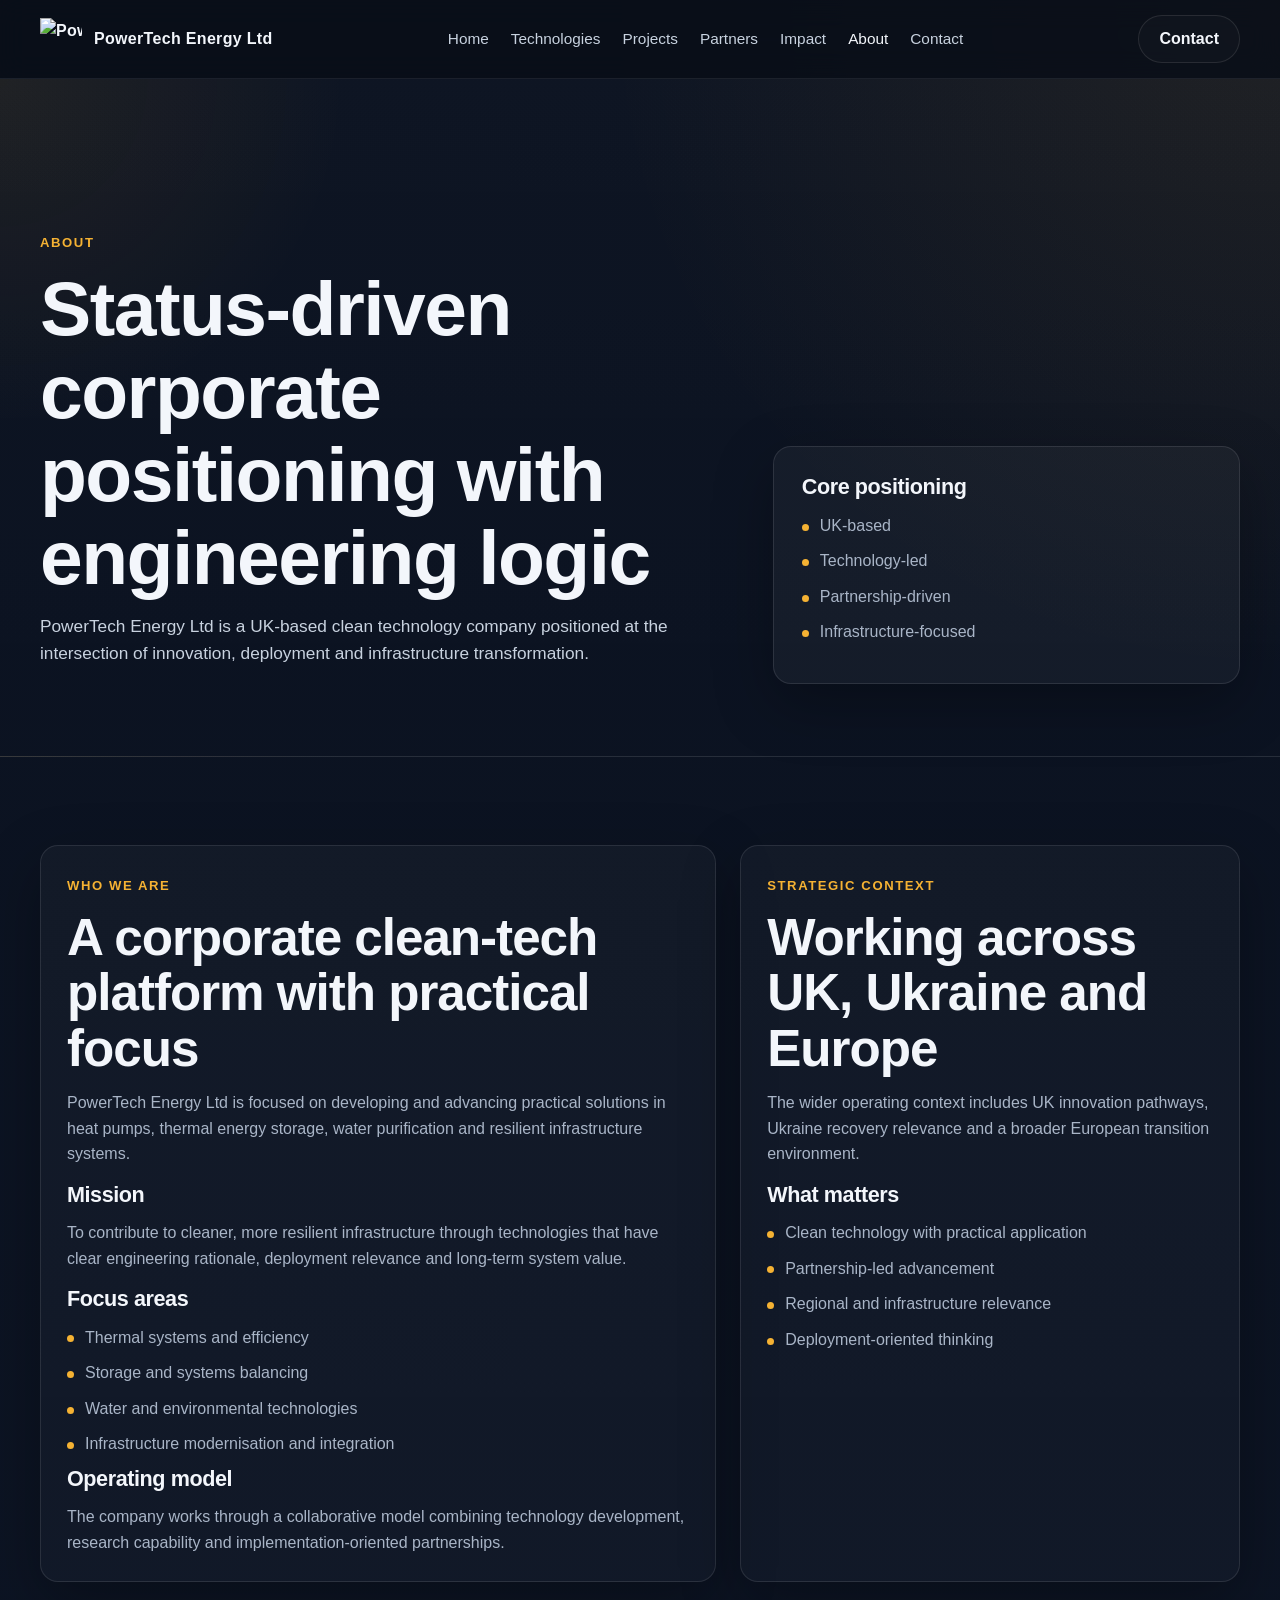
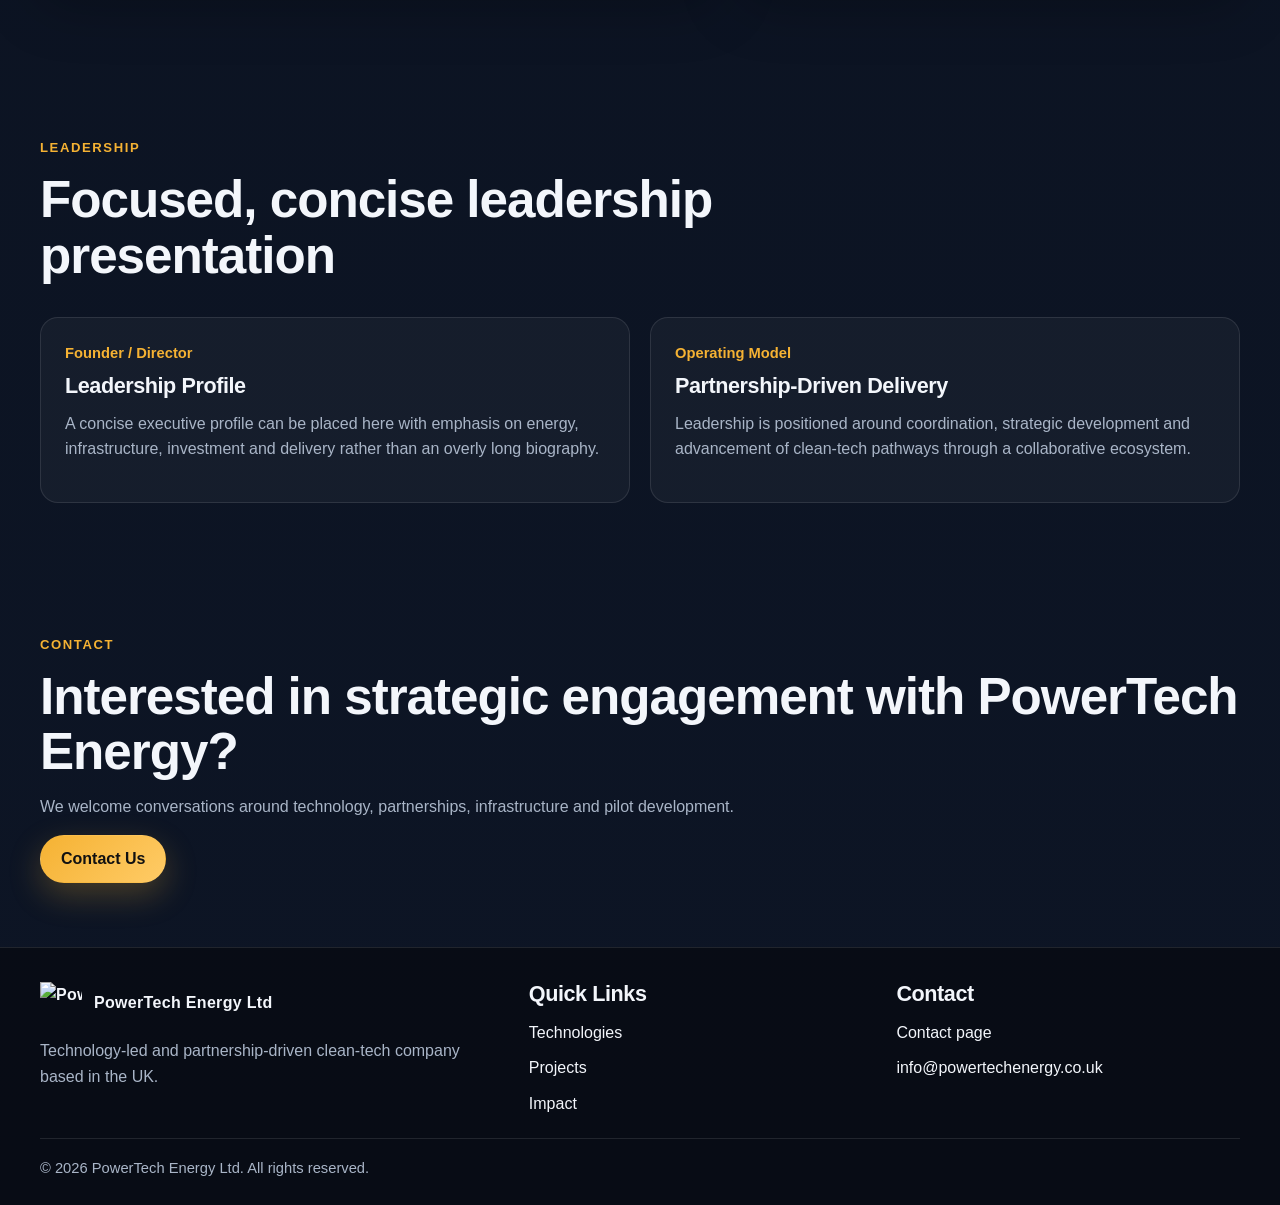
==== about.html @ ea4f7215 "Initial commit" ====
<!DOCTYPE html>
<html lang="en">
<head>
  <meta charset="UTF-8" />
  <meta name="viewport" content="width=device-width, initial-scale=1.0" />
  <title>About | PowerTech Energy Ltd</title>
  <meta name="description" content="Learn about PowerTech Energy Ltd, a UK-based, technology-led and partnership-driven clean-tech company." />
  <link rel="stylesheet" href="style.css" />
</head>
<body>
  <header class="site-header">
    <div class="container">
      <a class="logo" href="index.html">
        <img src="images/logo.svg" alt="PowerTech Energy Ltd logo" />
        <span>PowerTech Energy Ltd</span>
      </a>

      <nav class="nav">
        <a href="index.html">Home</a>
        <a href="technologies.html">Technologies</a>
        <a href="projects.html">Projects</a>
        <a href="partners.html">Partners</a>
        <a href="impact.html">Impact</a>
        <a class="active" href="about.html">About</a>
        <a href="contact.html">Contact</a>
      </nav>

      <div class="header-actions">
        <a class="btn btn-secondary" href="contact.html">Contact</a>
      </div>
    </div>
  </header>

  <main>
    <section class="page-hero">
      <div class="container page-hero-grid">
        <div>
          <span class="kicker">About</span>
          <h1>Status-driven corporate positioning with engineering logic</h1>
          <p class="lead">
            PowerTech Energy Ltd is a UK-based clean technology company positioned at the intersection
            of innovation, deployment and infrastructure transformation.
          </p>
        </div>
        <div class="page-hero-card">
          <h3>Core positioning</h3>
          <ul class="list-clean">
            <li>UK-based</li>
            <li>Technology-led</li>
            <li>Partnership-driven</li>
            <li>Infrastructure-focused</li>
          </ul>
        </div>
      </div>
    </section>

    <section class="section">
      <div class="container about-grid">
        <div class="card">
          <span class="kicker">Who we are</span>
          <h2>A corporate clean-tech platform with practical focus</h2>
          <p>
            PowerTech Energy Ltd is focused on developing and advancing practical solutions in
            heat pumps, thermal energy storage, water purification and resilient infrastructure systems.
          </p>

          <h3>Mission</h3>
          <p>
            To contribute to cleaner, more resilient infrastructure through technologies that have
            clear engineering rationale, deployment relevance and long-term system value.
          </p>

          <h3>Focus areas</h3>
          <ul class="list-clean">
            <li>Thermal systems and efficiency</li>
            <li>Storage and systems balancing</li>
            <li>Water and environmental technologies</li>
            <li>Infrastructure modernisation and integration</li>
          </ul>

          <h3>Operating model</h3>
          <p>
            The company works through a collaborative model combining technology development,
            research capability and implementation-oriented partnerships.
          </p>
        </div>

        <div class="card">
          <span class="kicker">Strategic context</span>
          <h2>Working across UK, Ukraine and Europe</h2>
          <p>
            The wider operating context includes UK innovation pathways, Ukraine recovery relevance
            and a broader European transition environment.
          </p>

          <h3>What matters</h3>
          <ul class="list-clean">
            <li>Clean technology with practical application</li>
            <li>Partnership-led advancement</li>
            <li>Regional and infrastructure relevance</li>
            <li>Deployment-oriented thinking</li>
          </ul>
        </div>
      </div>
    </section>

    <section class="section-sm">
      <div class="container">
        <div class="section-header">
          <span class="kicker">Leadership</span>
          <h2>Focused, concise leadership presentation</h2>
        </div>

        <div class="team-grid">
          <article class="team-card">
            <div class="team-role">Founder / Director</div>
            <h3>Leadership Profile</h3>
            <p>
              A concise executive profile can be placed here with emphasis on energy,
              infrastructure, investment and delivery rather than an overly long biography.
            </p>
          </article>

          <article class="team-card">
            <div class="team-role">Operating Model</div>
            <h3>Partnership-Driven Delivery</h3>
            <p>
              Leadership is positioned around coordination, strategic development and advancement
              of clean-tech pathways through a collaborative ecosystem.
            </p>
          </article>
        </div>
      </div>
    </section>

    <section class="section-sm">
      <div class="container">
        <div class="cta-panel">
          <div>
            <span class="kicker">Contact</span>
            <h2>Interested in strategic engagement with PowerTech Energy?</h2>
            <p>We welcome conversations around technology, partnerships, infrastructure and pilot development.</p>
          </div>
          <a class="btn btn-primary" href="contact.html">Contact Us</a>
        </div>
      </div>
    </section>
  </main>

  <footer class="site-footer">
    <div class="container">
      <div class="footer-grid">
        <div>
          <a class="logo" href="index.html">
            <img src="images/logo.svg" alt="PowerTech Energy Ltd logo" />
            <span>PowerTech Energy Ltd</span>
          </a>
          <p class="spacer-top">Technology-led and partnership-driven clean-tech company based in the UK.</p>
        </div>
        <div>
          <h3>Quick Links</h3>
          <div class="footer-links">
            <a href="technologies.html">Technologies</a>
            <a href="projects.html">Projects</a>
            <a href="impact.html">Impact</a>
          </div>
        </div>
        <div>
          <h3>Contact</h3>
          <div class="footer-links">
            <a href="contact.html">Contact page</a>
            <a href="mailto:info@powertechenergy.co.uk">info@powertechenergy.co.uk</a>
          </div>
        </div>
      </div>
      <div class="footer-note">© 2026 PowerTech Energy Ltd. All rights reserved.</div>
    </div>
  </footer>
</body>
</html>
---- style.css ----
:root {
  --bg: #0b1220;
  --bg-elevated: #111a2c;
  --bg-soft: #162238;
  --card: rgba(255, 255, 255, 0.04);
  --card-strong: rgba(255, 255, 255, 0.06);
  --border: rgba(255, 255, 255, 0.1);
  --text: #f3f6fb;
  --muted: #a9b5c7;
  --muted-strong: #c8d2df;
  --accent: #f5b233;
  --accent-2: #ffcb66;
  --success: #7ec8a5;
  --container: 1200px;
  --radius: 18px;
  --radius-sm: 12px;
  --shadow: 0 20px 60px rgba(0, 0, 0, 0.28);
  --transition: 0.25s ease;
}

*,
*::before,
*::after {
  box-sizing: border-box;
}

html {
  scroll-behavior: smooth;
}

body {
  margin: 0;
  font-family: Inter, Arial, Helvetica, sans-serif;
  background:
    radial-gradient(circle at top right, rgba(245, 178, 51, 0.08), transparent 22%),
    linear-gradient(180deg, #0b1220 0%, #0d1525 100%);
  color: var(--text);
  line-height: 1.6;
}

img {
  max-width: 100%;
  display: block;
}

a {
  color: inherit;
  text-decoration: none;
}

.container {
  width: min(100% - 40px, var(--container));
  margin: 0 auto;
}

.section {
  padding: 88px 0;
}

.section-sm {
  padding: 64px 0;
}

.section-header {
  max-width: 760px;
  margin-bottom: 34px;
}

.kicker {
  display: inline-block;
  margin-bottom: 14px;
  font-size: 0.82rem;
  font-weight: 700;
  letter-spacing: 0.12em;
  text-transform: uppercase;
  color: var(--accent);
}

h1, h2, h3, h4 {
  margin: 0 0 14px;
  line-height: 1.08;
  letter-spacing: -0.02em;
}

h1 {
  font-size: clamp(2.6rem, 6vw, 5rem);
  max-width: 760px;
}

h2 {
  font-size: clamp(2rem, 4vw, 3.2rem);
}

h3 {
  font-size: 1.35rem;
}

p {
  margin: 0 0 16px;
  color: var(--muted);
}

.lead {
  font-size: 1.08rem;
  color: var(--muted-strong);
  max-width: 760px;
}

.page-hero {
  padding: 150px 0 72px;
  border-bottom: 1px solid var(--border);
  background:
    linear-gradient(180deg, rgba(255,255,255,0.01), rgba(255,255,255,0)),
    radial-gradient(circle at top left, rgba(245,178,51,0.08), transparent 24%);
}

.page-hero-grid {
  display: grid;
  grid-template-columns: 1.2fr 0.8fr;
  gap: 32px;
  align-items: end;
}

.page-hero-card {
  background: var(--card);
  border: 1px solid var(--border);
  border-radius: var(--radius);
  padding: 28px;
  box-shadow: var(--shadow);
}

.site-header {
  position: sticky;
  top: 0;
  z-index: 1000;
  backdrop-filter: blur(14px);
  background: rgba(9, 14, 24, 0.82);
  border-bottom: 1px solid rgba(255, 255, 255, 0.08);
}

.site-header .container {
  display: flex;
  align-items: center;
  justify-content: space-between;
  min-height: 78px;
  gap: 24px;
}

.logo {
  display: inline-flex;
  align-items: center;
  gap: 12px;
  font-weight: 700;
  letter-spacing: 0.02em;
  white-space: nowrap;
}

.logo img {
  width: 42px;
  height: 42px;
  object-fit: contain;
}

.logo span {
  font-size: 1rem;
}

.nav {
  display: flex;
  align-items: center;
  gap: 22px;
  flex-wrap: wrap;
}

.nav a {
  font-size: 0.96rem;
  color: var(--muted-strong);
  transition: color var(--transition);
}

.nav a:hover,
.nav a.active {
  color: var(--text);
}

.header-actions {
  display: flex;
  align-items: center;
  gap: 12px;
}

.btn {
  display: inline-flex;
  align-items: center;
  justify-content: center;
  min-height: 48px;
  padding: 0 20px;
  border-radius: 999px;
  font-weight: 700;
  transition: transform var(--transition), background var(--transition), color var(--transition), border-color var(--transition);
  border: 1px solid transparent;
}

.btn:hover {
  transform: translateY(-1px);
}

.btn-primary {
  background: linear-gradient(135deg, var(--accent), var(--accent-2));
  color: #111;
  box-shadow: 0 12px 32px rgba(245, 178, 51, 0.25);
}

.btn-primary:hover {
  background: linear-gradient(135deg, #f7bb45, #ffd57f);
}

.btn-secondary {
  border-color: var(--border);
  background: rgba(255, 255, 255, 0.02);
  color: var(--text);
}

.btn-secondary:hover {
  border-color: rgba(255,255,255,0.18);
  background: rgba(255,255,255,0.04);
}

.hero {
  padding: 74px 0 54px;
}

.hero-grid {
  display: grid;
  grid-template-columns: 1.05fr 0.95fr;
  gap: 36px;
  align-items: center;
}

.hero-copy p {
  max-width: 680px;
}

.hero-actions {
  display: flex;
  flex-wrap: wrap;
  gap: 14px;
  margin-top: 28px;
}

.hero-visual {
  position: relative;
  min-height: 520px;
  border-radius: 28px;
  overflow: hidden;
  border: 1px solid var(--border);
  box-shadow: var(--shadow);
  background: linear-gradient(180deg, rgba(255,255,255,0.02), rgba(255,255,255,0.02));
}

.hero-visual img {
  width: 100%;
  height: 100%;
  object-fit: cover;
  aspect-ratio: 1 / 1;
}

.hero-badge {
  position: absolute;
  bottom: 20px;
  left: 20px;

  padding: 10px 16px;
  border-radius: 999px;

  background: rgba(10, 15, 25, 0.7);
  backdrop-filter: blur(10px);

  border: 1px solid rgba(255,255,255,0.1);

  font-size: 0.9rem;
  color: #cbd5e1;

  display: inline-flex;
  gap: 10px;
}

.credibility-strip {
  display: grid;
  grid-template-columns: repeat(4, 1fr);
  gap: 14px;
  margin-top: 20px;
}

.strip-item {
  background: var(--card);
  border: 1px solid var(--border);
  border-radius: var(--radius-sm);
  padding: 18px 18px;
  min-height: 92px;
  display: flex;
  align-items: center;
  color: var(--muted-strong);
  font-weight: 600;
}

.grid-4,
.grid-3,
.grid-2 {
  display: grid;
  gap: 22px;
}

.grid-4 {
  grid-template-columns: repeat(4, 1fr);
}

.grid-3 {
  grid-template-columns: repeat(3, 1fr);
}

.grid-2 {
  grid-template-columns: repeat(2, 1fr);
}

.card {
  background: linear-gradient(180deg, rgba(255,255,255,0.03), rgba(255,255,255,0.025));
  border: 1px solid var(--border);
  border-radius: var(--radius);
  padding: 26px;
  box-shadow: var(--shadow);
  transition: transform var(--transition), border-color var(--transition);
}

.card:hover {
  transform: translateY(-4px);
  border-color: rgba(245, 178, 51, 0.32);
}

.card-icon {
  width: 46px;
  height: 46px;
  border-radius: 14px;
  display: grid;
  place-items: center;
  margin-bottom: 18px;
  background: rgba(245, 178, 51, 0.12);
  border: 1px solid rgba(245, 178, 51, 0.2);
  color: var(--accent);
  font-weight: 800;
}

.card p:last-child {
  margin-bottom: 0;
}

.link-arrow {
  display: inline-flex;
  align-items: center;
  gap: 8px;
  margin-top: 14px;
  color: var(--accent);
  font-weight: 700;
}

.project-card {
  overflow: hidden;
  padding: 0;
}

.project-card img {
  width: 100%;
  height: 230px;
  object-fit: cover;
}

.project-content {
  padding: 24px;
}

.project-meta {
  display: inline-block;
  margin-bottom: 10px;
  color: var(--accent);
  font-size: 0.84rem;
  font-weight: 700;
  letter-spacing: 0.08em;
  text-transform: uppercase;
}

.logo-grid {
  display: grid;
  grid-template-columns: repeat(5, 1fr);
  gap: 18px;
}

.logo-item {
  min-height: 92px;
  padding: 18px;
  display: grid;
  place-items: center;
  background: var(--card);
  border: 1px solid var(--border);
  border-radius: var(--radius-sm);
}

.logo-item img {
  max-height: 34px;
  width: auto;
  opacity: 0.95;
}

.pillars {
  display: grid;
  grid-template-columns: repeat(4, 1fr);
  gap: 18px;
}

.pillar {
  padding: 22px;
  background: var(--card);
  border: 1px solid var(--border);
  border-radius: var(--radius);
}

.metric-grid {
  display: grid;
  grid-template-columns: repeat(4, 1fr);
  gap: 18px;
  margin-bottom: 28px;
}

.metric {
  padding: 26px 22px;
  border-radius: var(--radius);
  background: var(--card);
  border: 1px solid var(--border);
}

.metric strong {
  display: block;
  font-size: 2rem;
  color: var(--text);
  margin-bottom: 8px;
}

.list-clean {
  margin: 14px 0 0;
  padding: 0;
  list-style: none;
}

.list-clean li {
  position: relative;
  padding-left: 18px;
  margin-bottom: 10px;
  color: var(--muted);
}

.list-clean li::before {
  content: "";
  position: absolute;
  left: 0;
  top: 0.68em;
  width: 7px;
  height: 7px;
  border-radius: 50%;
  background: var(--accent);
}

.detail-block {
  display: grid;
  grid-template-columns: 1fr 1fr;
  gap: 22px;
  margin-bottom: 24px;
}

.detail-panel {
  background: var(--card);
  border: 1px solid var(--border);
  border-radius: var(--radius);
  padding: 26px;
}

.partner-highlight {
  border-left: 4px solid var(--accent);
}

.filters {
  display: flex;
  flex-wrap: wrap;
  gap: 12px;
  margin-bottom: 28px;
}

.filter-chip {
  padding: 10px 16px;
  border-radius: 999px;
  background: var(--card);
  border: 1px solid var(--border);
  color: var(--muted-strong);
  font-size: 0.92rem;
}

.about-grid {
  display: grid;
  grid-template-columns: 1.15fr 0.85fr;
  gap: 24px;
}

.team-grid {
  display: grid;
  grid-template-columns: repeat(2, 1fr);
  gap: 20px;
}

.team-card {
  background: var(--card);
  border: 1px solid var(--border);
  border-radius: var(--radius);
  padding: 24px;
}

.team-role {
  color: var(--accent);
  font-weight: 700;
  font-size: 0.92rem;
  margin-bottom: 8px;
}

.contact-grid {
  display: grid;
  grid-template-columns: 0.85fr 1.15fr;
  gap: 24px;
}

.contact-card,
.form-card {
  background: var(--card);
  border: 1px solid var(--border);
  border-radius: var(--radius);
  padding: 28px;
  box-shadow: var(--shadow);
}

.contact-list {
  display: grid;
  gap: 18px;
  margin-top: 20px;
}

.contact-list div strong {
  display: block;
  margin-bottom: 6px;
  color: var(--text);
}

form {
  display: grid;
  gap: 16px;
}

.form-row {
  display: grid;
  grid-template-columns: 1fr 1fr;
  gap: 16px;
}

label {
  display: block;
  margin-bottom: 8px;
  font-weight: 600;
  color: var(--muted-strong);
}

input,
textarea {
  width: 100%;
  border: 1px solid var(--border);
  border-radius: 14px;
  background: rgba(255,255,255,0.03);
  color: var(--text);
  padding: 14px 16px;
  font: inherit;
  outline: none;
  transition: border-color var(--transition), background var(--transition);
}

input:focus,
textarea:focus {
  border-color: rgba(245, 178, 51, 0.45);
  background: rgba(255,255,255,0.05);
}

textarea {
  min-height: 160px;
  resize: vertical;
}

.cta-panel-home {
  display: grid;
  grid-template-columns: 1.4fr 0.8fr;
  gap: 32px;
  align-items: center;
  padding: 42px 46px;
  border-radius: 28px;
  border: 1px solid rgba(245, 178, 51, 0.16);
  background:
    linear-gradient(135deg, rgba(255, 255, 255, 0.05), rgba(255, 255, 255, 0.02)),
    linear-gradient(90deg, rgba(245, 178, 51, 0.08), rgba(255, 255, 255, 0.01));
  box-shadow: 0 20px 60px rgba(0, 0, 0, 0.22);
}

.cta-copy h2 {
  margin: 0 0 14px;
  font-size: clamp(2rem, 3.5vw, 3.2rem);
  line-height: 1.02;
  letter-spacing: -0.03em;
}

.cta-copy p {
  margin: 0;
  max-width: 620px;
  font-size: 1.02rem;
  color: #b7c2d3;
}

.cta-actions {
  display: flex;
  flex-direction: column;
  align-items: flex-start;
  gap: 14px;
}

.cta-actions .btn {
  min-width: 220px;
}

@media (max-width: 900px) {
  .cta-panel-home {
    grid-template-columns: 1fr;
    padding: 30px 24px;
  }

  .cta-actions {
    flex-direction: column;
    width: 100%;
  }

  .cta-actions .btn {
    width: 100%;
  }
}

.site-footer {
  padding: 34px 0 24px;
  border-top: 1px solid var(--border);
  background: rgba(7, 11, 18, 0.8);
}

.footer-grid {
  display: grid;
  grid-template-columns: 1.15fr 0.85fr 0.85fr;
  gap: 24px;
  margin-bottom: 22px;
}

.footer-links {
  display: grid;
  gap: 10px;
}

.footer-note {
  padding-top: 18px;
  border-top: 1px solid var(--border);
  color: var(--muted);
  font-size: 0.92rem;
}

.spacer-top {
  margin-top: 14px;
}

.muted-box {
  padding: 18px;
  border-radius: 14px;
  background: rgba(255,255,255,0.03);
  border: 1px solid var(--border);
}

@media (max-width: 1080px) {
  .hero-grid,
  .page-hero-grid,
  .about-grid,
  .contact-grid,
  .detail-block {
    grid-template-columns: 1fr;
  }

  .grid-4 {
    grid-template-columns: repeat(2, 1fr);
  }

  .grid-3,
  .metric-grid,
  .pillars,
  .credibility-strip {
    grid-template-columns: repeat(2, 1fr);
  }

  .logo-grid {
    grid-template-columns: repeat(3, 1fr);
  }

  .footer-grid {
    grid-template-columns: 1fr 1fr;
  }

  .site-header .container {
    flex-wrap: wrap;
    padding: 14px 0;
  }

  .nav {
    width: 100%;
    justify-content: center;
  }

  .header-actions {
    width: 100%;
    justify-content: center;
  }

  .hero-visual {
    min-height: 420px;
  }
}

@media (max-width: 720px) {
  .container {
    width: min(100% - 24px, var(--container));
  }

  .section,
  .page-hero {
    padding: 64px 0;
  }

  .hero {
    padding: 48px 0 40px;
  }

  .grid-4,
  .grid-3,
  .grid-2,
  .metric-grid,
  .pillars,
  .credibility-strip,
  .logo-grid,
  .team-grid,
  .form-row,
  .footer-grid {
    grid-template-columns: 1fr;
  }

  .cta-panel {
    align-items: flex-start;
    flex-direction: column;
  }

  .hero-visual {
    min-height: 320px;
  }

  .btn {
    width: 100%;
  }

  .hero-actions {
    flex-direction: column;
  }

  .nav {
    gap: 14px;
  }

  .nav a {
    font-size: 0.92rem;
  }
}
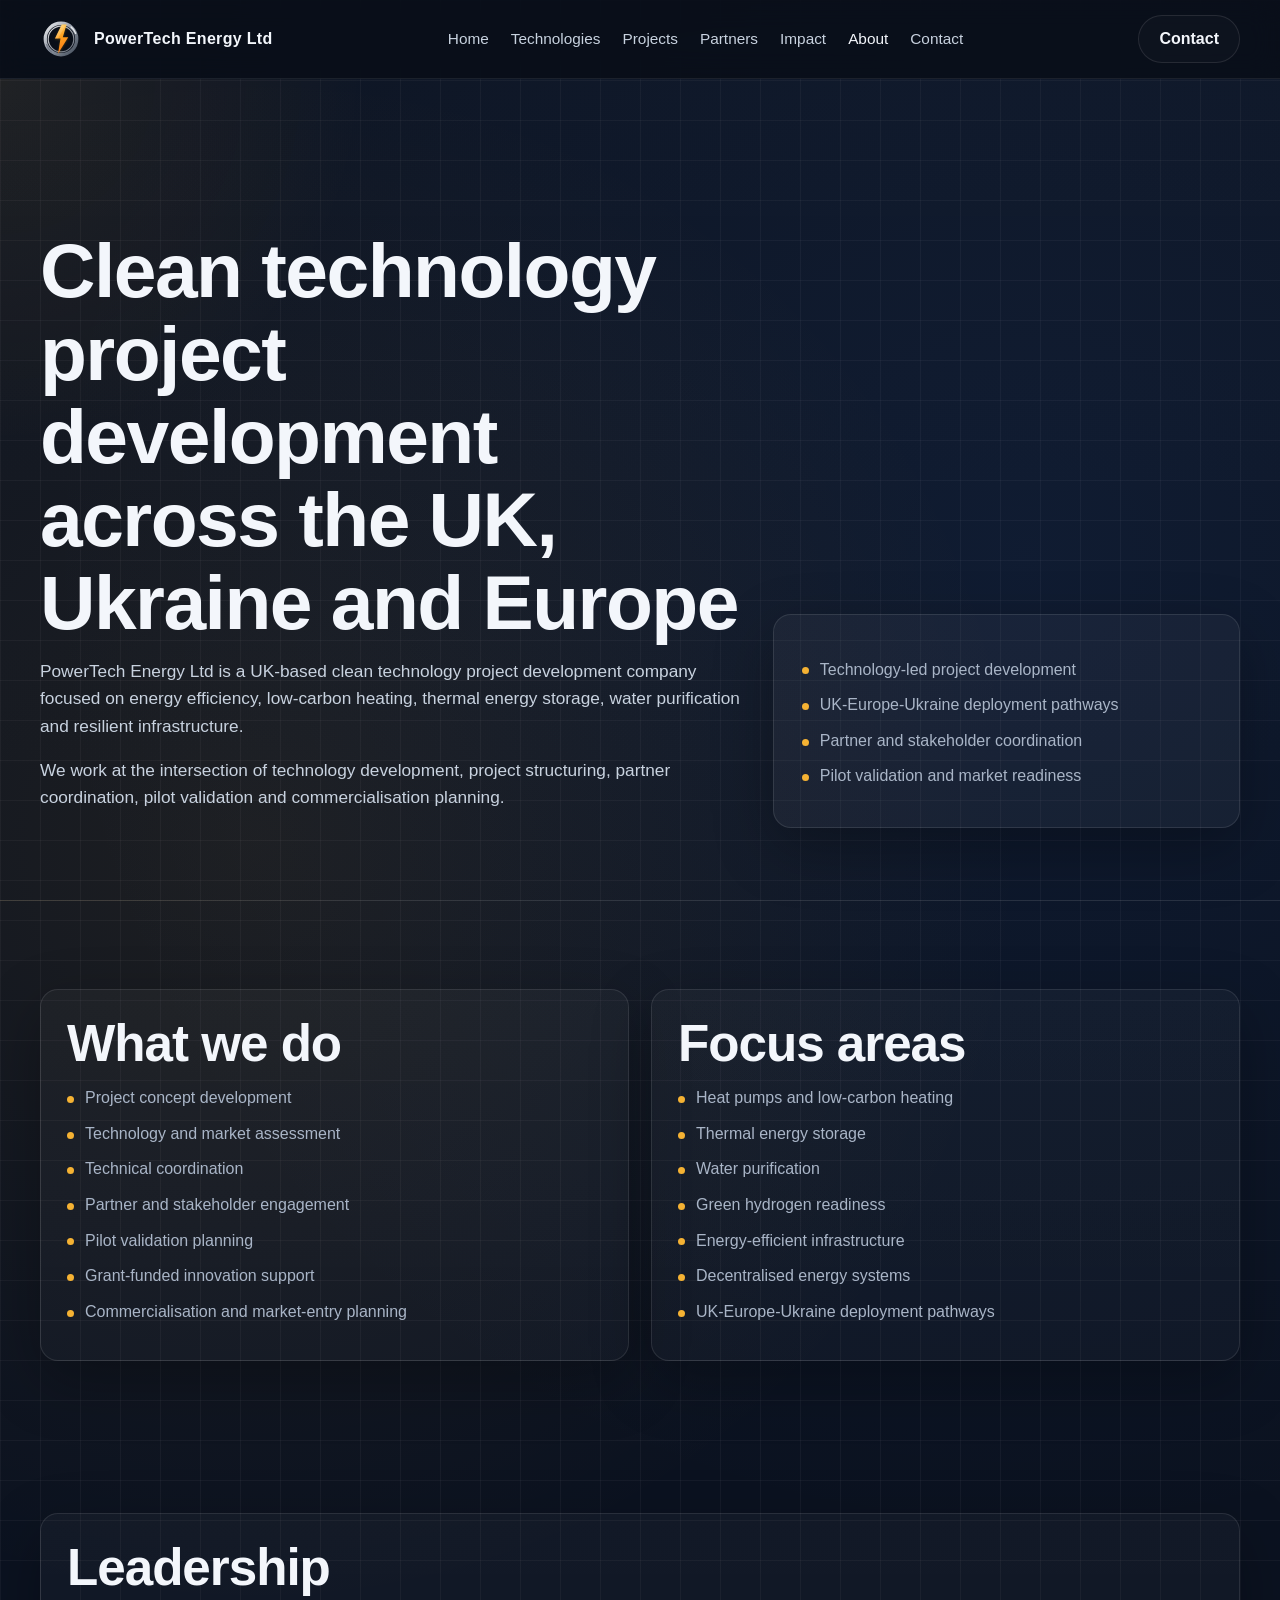
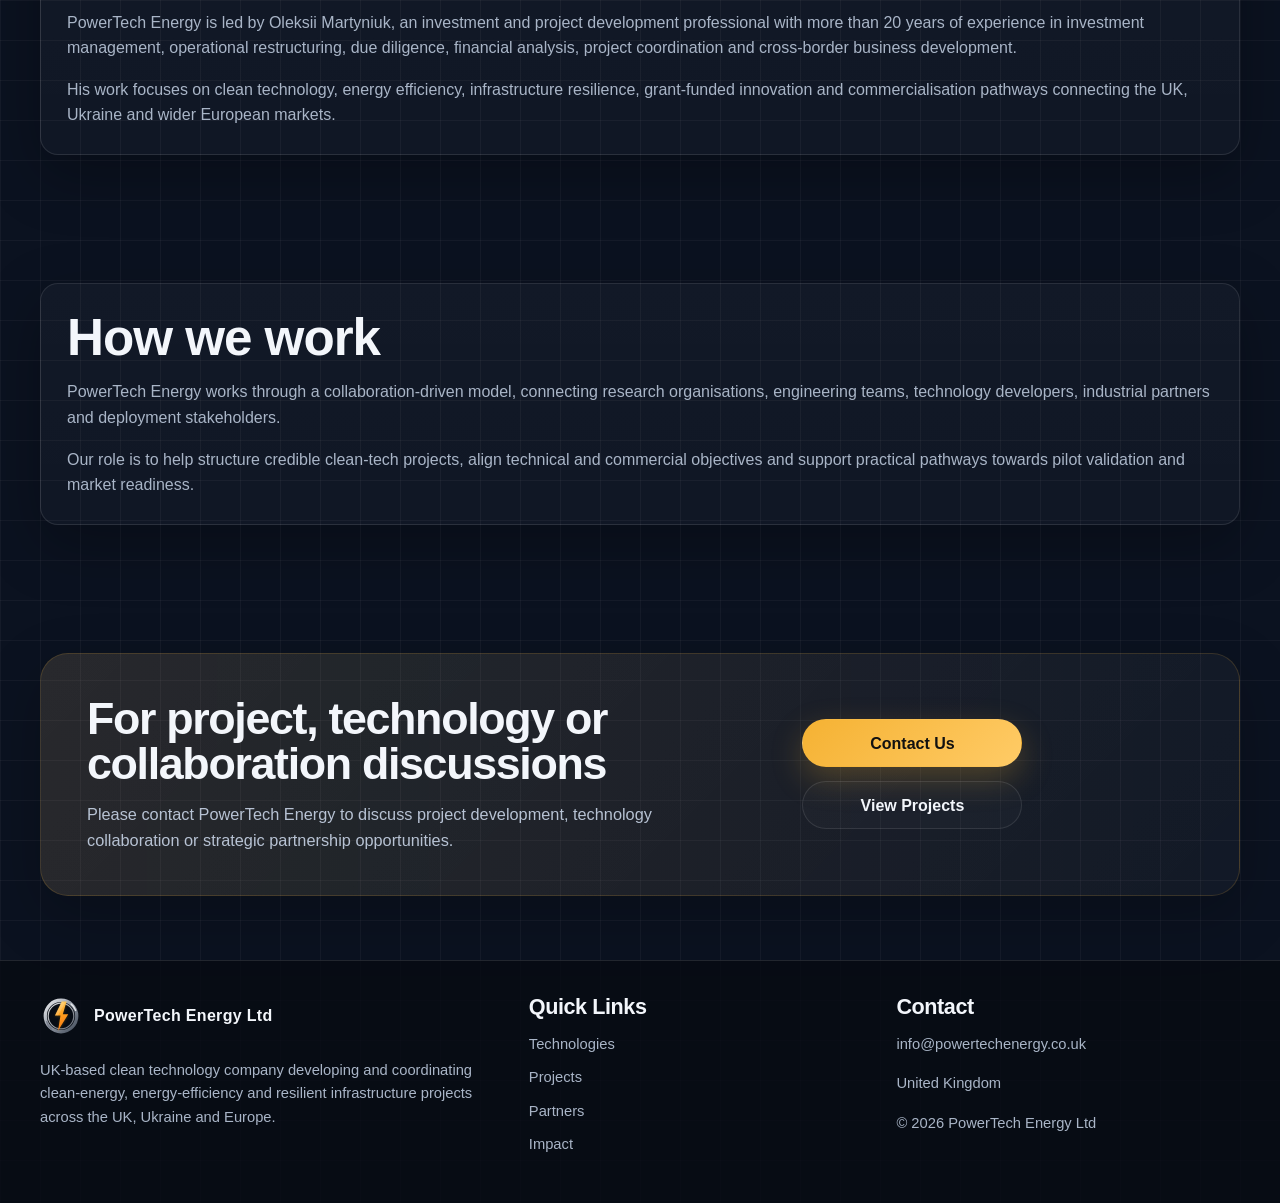
==== commit c5a9a328: "partners and all" ====
--- a/about.html
+++ b/about.html
@@ -4,14 +4,15 @@
   <meta charset="UTF-8" />
   <meta name="viewport" content="width=device-width, initial-scale=1.0" />
   <title>About | PowerTech Energy Ltd</title>
-  <meta name="description" content="Learn about PowerTech Energy Ltd, a UK-based, technology-led and partnership-driven clean-tech company." />
+  <meta name="description" content="PowerTech Energy Ltd is a UK-based clean technology project development company focused on energy efficiency, low-carbon heating, water purification and resilient infrastructure." />
   <link rel="stylesheet" href="style.css" />
 </head>
 <body>
+
   <header class="site-header">
-    <div class="container">
+    <div class="container nav-wrap">
       <a class="logo" href="index.html">
-        <img src="images/logo.svg" alt="PowerTech Energy Ltd logo" />
+        <img src="public/images/logo.svg" alt="PowerTech Energy Ltd logo" />
         <span>PowerTech Energy Ltd</span>
       </a>
 
@@ -25,156 +26,160 @@
         <a href="contact.html">Contact</a>
       </nav>
 
-      <div class="header-actions">
+      <div class="header-cta">
         <a class="btn btn-secondary" href="contact.html">Contact</a>
       </div>
     </div>
   </header>
 
   <main>
+
     <section class="page-hero">
       <div class="container page-hero-grid">
         <div>
-          <span class="kicker">About</span>
-          <h1>Status-driven corporate positioning with engineering logic</h1>
+          <h1>Clean technology project development across the UK, Ukraine and Europe</h1>
           <p class="lead">
-            PowerTech Energy Ltd is a UK-based clean technology company positioned at the intersection
-            of innovation, deployment and infrastructure transformation.
+            PowerTech Energy Ltd is a UK-based clean technology project development company focused on energy efficiency,
+            low-carbon heating, thermal energy storage, water purification and resilient infrastructure.
+          </p>
+          <p class="lead">
+            We work at the intersection of technology development, project structuring, partner coordination,
+            pilot validation and commercialisation planning.
           </p>
         </div>
+
         <div class="page-hero-card">
-          <h3>Core positioning</h3>
           <ul class="list-clean">
-            <li>UK-based</li>
-            <li>Technology-led</li>
-            <li>Partnership-driven</li>
-            <li>Infrastructure-focused</li>
+            <li>Technology-led project development</li>
+            <li>UK-Europe-Ukraine deployment pathways</li>
+            <li>Partner and stakeholder coordination</li>
+            <li>Pilot validation and market readiness</li>
           </ul>
         </div>
       </div>
     </section>
 
     <section class="section">
-      <div class="container about-grid">
-        <div class="card">
-          <span class="kicker">Who we are</span>
-          <h2>A corporate clean-tech platform with practical focus</h2>
-          <p>
-            PowerTech Energy Ltd is focused on developing and advancing practical solutions in
-            heat pumps, thermal energy storage, water purification and resilient infrastructure systems.
-          </p>
+      <div class="container grid-2">
 
-          <h3>Mission</h3>
-          <p>
-            To contribute to cleaner, more resilient infrastructure through technologies that have
-            clear engineering rationale, deployment relevance and long-term system value.
-          </p>
+        <article class="card">
+          <h2>What we do</h2>
+          <ul class="list-clean">
+            <li>Project concept development</li>
+            <li>Technology and market assessment</li>
+            <li>Technical coordination</li>
+            <li>Partner and stakeholder engagement</li>
+            <li>Pilot validation planning</li>
+            <li>Grant-funded innovation support</li>
+            <li>Commercialisation and market-entry planning</li>
+          </ul>
+        </article>
 
-          <h3>Focus areas</h3>
+        <article class="card">
+          <h2>Focus areas</h2>
           <ul class="list-clean">
-            <li>Thermal systems and efficiency</li>
-            <li>Storage and systems balancing</li>
-            <li>Water and environmental technologies</li>
-            <li>Infrastructure modernisation and integration</li>
+            <li>Heat pumps and low-carbon heating</li>
+            <li>Thermal energy storage</li>
+            <li>Water purification</li>
+            <li>Green hydrogen readiness</li>
+            <li>Energy-efficient infrastructure</li>
+            <li>Decentralised energy systems</li>
+            <li>UK-Europe-Ukraine deployment pathways</li>
           </ul>
+        </article>
 
-          <h3>Operating model</h3>
-          <p>
-            The company works through a collaborative model combining technology development,
-            research capability and implementation-oriented partnerships.
-          </p>
-        </div>
-
-        <div class="card">
-          <span class="kicker">Strategic context</span>
-          <h2>Working across UK, Ukraine and Europe</h2>
-          <p>
-            The wider operating context includes UK innovation pathways, Ukraine recovery relevance
-            and a broader European transition environment.
-          </p>
-
-          <h3>What matters</h3>
-          <ul class="list-clean">
-            <li>Clean technology with practical application</li>
-            <li>Partnership-led advancement</li>
-            <li>Regional and infrastructure relevance</li>
-            <li>Deployment-oriented thinking</li>
-          </ul>
-        </div>
       </div>
     </section>
 
     <section class="section-sm">
       <div class="container">
-        <div class="section-header">
-          <span class="kicker">Leadership</span>
-          <h2>Focused, concise leadership presentation</h2>
-        </div>
-
-        <div class="team-grid">
-          <article class="team-card">
-            <div class="team-role">Founder / Director</div>
-            <h3>Leadership Profile</h3>
-            <p>
-              A concise executive profile can be placed here with emphasis on energy,
-              infrastructure, investment and delivery rather than an overly long biography.
-            </p>
-          </article>
-
-          <article class="team-card">
-            <div class="team-role">Operating Model</div>
-            <h3>Partnership-Driven Delivery</h3>
-            <p>
-              Leadership is positioned around coordination, strategic development and advancement
-              of clean-tech pathways through a collaborative ecosystem.
-            </p>
-          </article>
-        </div>
+        <article class="card">
+          <h2>Leadership</h2>
+          <p>
+            PowerTech Energy is led by Oleksii Martyniuk, an investment and project development professional
+            with more than 20 years of experience in investment management, operational restructuring,
+            due diligence, financial analysis, project coordination and cross-border business development.
+          </p>
+          <p>
+            His work focuses on clean technology, energy efficiency, infrastructure resilience,
+            grant-funded innovation and commercialisation pathways connecting the UK, Ukraine
+            and wider European markets.
+          </p>
+        </article>
       </div>
     </section>
 
     <section class="section-sm">
       <div class="container">
-        <div class="cta-panel">
-          <div>
-            <span class="kicker">Contact</span>
-            <h2>Interested in strategic engagement with PowerTech Energy?</h2>
-            <p>We welcome conversations around technology, partnerships, infrastructure and pilot development.</p>
+        <article class="card">
+          <h2>How we work</h2>
+          <p>
+            PowerTech Energy works through a collaboration-driven model, connecting research organisations,
+            engineering teams, technology developers, industrial partners and deployment stakeholders.
+          </p>
+          <p>
+            Our role is to help structure credible clean-tech projects, align technical and commercial objectives
+            and support practical pathways towards pilot validation and market readiness.
+          </p>
+        </article>
+      </div>
+    </section>
+
+    <section class="section-sm">
+      <div class="container">
+        <div class="cta-panel cta-panel-home">
+
+          <div class="cta-copy">
+            <h2>For project, technology or collaboration discussions</h2>
+            <p>
+              Please contact PowerTech Energy to discuss project development, technology collaboration
+              or strategic partnership opportunities.
+            </p>
           </div>
-          <a class="btn btn-primary" href="contact.html">Contact Us</a>
+
+          <div class="cta-actions">
+            <a class="btn btn-primary" href="contact.html">Contact Us</a>
+            <a class="btn btn-secondary" href="projects.html">View Projects</a>
+          </div>
+
         </div>
       </div>
     </section>
+
   </main>
 
   <footer class="site-footer">
-    <div class="container">
-      <div class="footer-grid">
-        <div>
-          <a class="logo" href="index.html">
-            <img src="images/logo.svg" alt="PowerTech Energy Ltd logo" />
-            <span>PowerTech Energy Ltd</span>
-          </a>
-          <p class="spacer-top">Technology-led and partnership-driven clean-tech company based in the UK.</p>
-        </div>
-        <div>
-          <h3>Quick Links</h3>
-          <div class="footer-links">
-            <a href="technologies.html">Technologies</a>
-            <a href="projects.html">Projects</a>
-            <a href="impact.html">Impact</a>
-          </div>
-        </div>
-        <div>
-          <h3>Contact</h3>
-          <div class="footer-links">
-            <a href="contact.html">Contact page</a>
-            <a href="mailto:info@powertechenergy.co.uk">info@powertechenergy.co.uk</a>
-          </div>
+    <div class="container footer-grid">
+
+      <div>
+        <a class="logo" href="index.html">
+          <img src="public/images/logo.svg" alt="PowerTech Energy Ltd logo" />
+          <span>PowerTech Energy Ltd</span>
+        </a>
+        <p class="small spacer-top">
+          UK-based clean technology company developing and coordinating clean-energy, energy-efficiency and resilient infrastructure projects across the UK, Ukraine and Europe.
+        </p>
+      </div>
+
+      <div>
+        <h3>Quick Links</h3>
+        <div class="footer-nav small">
+          <a href="technologies.html">Technologies</a>
+          <a href="projects.html">Projects</a>
+          <a href="partners.html">Partners</a>
+          <a href="impact.html">Impact</a>
         </div>
       </div>
-      <div class="footer-note">© 2026 PowerTech Energy Ltd. All rights reserved.</div>
+
+      <div>
+        <h3>Contact</h3>
+        <p class="small">info@powertechenergy.co.uk</p>
+        <p class="small">United Kingdom</p>
+        <p class="small">© 2026 PowerTech Energy Ltd</p>
+      </div>
+
     </div>
   </footer>
+
 </body>
 </html>
--- a/style.css
+++ b/style.css
@@ -31,9 +31,28 @@
 body {
   margin: 0;
   font-family: Inter, Arial, Helvetica, sans-serif;
-  background:
-    radial-gradient(circle at top right, rgba(245, 178, 51, 0.08), transparent 22%),
-    linear-gradient(180deg, #0b1220 0%, #0d1525 100%);
+
+  background-color: #0b1220;
+
+  background-image:
+    /* световое пятно слева */
+    radial-gradient(circle at 20% 30%, rgba(245, 178, 51, 0.08), transparent 35%),
+
+    /* лёгкий синий градиент */
+    radial-gradient(circle at 80% 20%, rgba(59, 130, 246, 0.08), transparent 40%),
+
+    /* вертикальные линии */
+    linear-gradient(rgba(255,255,255,0.04) 1px, transparent 1px),
+
+    /* горизонтальные линии */
+    linear-gradient(90deg, rgba(255,255,255,0.04) 1px, transparent 1px);
+
+  background-size:
+    100% 100%,
+    100% 100%,
+    40px 40px,
+    40px 40px;
+
   color: var(--text);
   line-height: 1.6;
 }
@@ -66,20 +85,20 @@
   margin-bottom: 34px;
 }
 
+/* временно скрываем старые служебные подписи */
+.eyebrow,
 .kicker {
-  display: inline-block;
-  margin-bottom: 14px;
-  font-size: 0.82rem;
-  font-weight: 700;
-  letter-spacing: 0.12em;
-  text-transform: uppercase;
-  color: var(--accent);
-}
-
-h1, h2, h3, h4 {
+  display: none !important;
+}
+
+h1,
+h2,
+h3,
+h4 {
   margin: 0 0 14px;
   line-height: 1.08;
   letter-spacing: -0.02em;
+  color: var(--text);
 }
 
 h1 {
@@ -106,6 +125,12 @@
   max-width: 760px;
 }
 
+.small {
+  font-size: 0.92rem;
+  color: var(--muted);
+}
+
+/* PAGE HERO */
 .page-hero {
   padding: 150px 0 72px;
   border-bottom: 1px solid var(--border);
@@ -129,6 +154,7 @@
   box-shadow: var(--shadow);
 }
 
+/* HEADER */
 .site-header {
   position: sticky;
   top: 0;
@@ -138,7 +164,8 @@
   border-bottom: 1px solid rgba(255, 255, 255, 0.08);
 }
 
-.site-header .container {
+.site-header .container,
+.nav-wrap {
   display: flex;
   align-items: center;
   justify-content: space-between;
@@ -159,6 +186,7 @@
   width: 42px;
   height: 42px;
   object-fit: contain;
+  flex-shrink: 0;
 }
 
 .logo span {
@@ -183,12 +211,14 @@
   color: var(--text);
 }
 
-.header-actions {
+.header-actions,
+.header-cta {
   display: flex;
   align-items: center;
   gap: 12px;
 }
 
+/* BUTTONS */
 .btn {
   display: inline-flex;
   align-items: center;
@@ -197,7 +227,11 @@
   padding: 0 20px;
   border-radius: 999px;
   font-weight: 700;
-  transition: transform var(--transition), background var(--transition), color var(--transition), border-color var(--transition);
+  transition:
+    transform var(--transition),
+    background var(--transition),
+    color var(--transition),
+    border-color var(--transition);
   border: 1px solid transparent;
 }
 
@@ -226,6 +260,7 @@
   background: rgba(255,255,255,0.04);
 }
 
+/* HERO */
 .hero {
   padding: 74px 0 54px;
 }
@@ -262,48 +297,72 @@
   width: 100%;
   height: 100%;
   object-fit: cover;
-  aspect-ratio: 1 / 1;
 }
 
 .hero-badge {
   position: absolute;
   bottom: 20px;
   left: 20px;
-
   padding: 10px 16px;
   border-radius: 999px;
-
-  background: rgba(10, 15, 25, 0.7);
+  background: rgba(10, 15, 25, 0.72);
   backdrop-filter: blur(10px);
-
   border: 1px solid rgba(255,255,255,0.1);
-
   font-size: 0.9rem;
   color: #cbd5e1;
-
   display: inline-flex;
   gap: 10px;
 }
 
-.credibility-strip {
+/* CREDIBILITY */
+.credibility {
+  padding: 24px 0 0;
+}
+
+.credibility-grid {
   display: grid;
   grid-template-columns: repeat(4, 1fr);
-  gap: 14px;
-  margin-top: 20px;
-}
-
-.strip-item {
-  background: var(--card);
-  border: 1px solid var(--border);
-  border-radius: var(--radius-sm);
-  padding: 18px 18px;
-  min-height: 92px;
-  display: flex;
-  align-items: center;
-  color: var(--muted-strong);
-  font-weight: 600;
-}
-
+  gap: 18px;
+}
+
+.cred-card {
+  background: rgba(255,255,255,0.03);
+  border: 1px solid rgba(255,255,255,0.08);
+  border-radius: 22px;
+  padding: 24px;
+  min-height: 180px;
+  box-shadow: 0 10px 30px rgba(0,0,0,0.18);
+  transition: transform 0.25s ease, border-color 0.25s ease;
+}
+
+.cred-card:hover {
+  transform: translateY(-4px);
+  border-color: rgba(245, 178, 51, 0.28);
+}
+
+.cred-number {
+  display: inline-block;
+  margin-bottom: 16px;
+  font-size: 0.82rem;
+  font-weight: 700;
+  letter-spacing: 0.08em;
+  color: var(--accent);
+}
+
+.cred-card h3 {
+  margin: 0 0 12px;
+  font-size: 1.15rem;
+  line-height: 1.2;
+}
+
+.cred-card p {
+  margin: 0;
+  font-size: 0.98rem;
+  line-height: 1.55;
+  color: var(--muted);
+}
+
+/* GENERIC GRIDS */
 .grid-4,
 .grid-3,
 .grid-2 {
@@ -323,6 +382,7 @@
   grid-template-columns: repeat(2, 1fr);
 }
 
+/* CARDS */
 .card {
   background: linear-gradient(180deg, rgba(255,255,255,0.03), rgba(255,255,255,0.025));
   border: 1px solid var(--border);
@@ -337,23 +397,11 @@
   border-color: rgba(245, 178, 51, 0.32);
 }
 
-.card-icon {
-  width: 46px;
-  height: 46px;
-  border-radius: 14px;
-  display: grid;
-  place-items: center;
-  margin-bottom: 18px;
-  background: rgba(245, 178, 51, 0.12);
-  border: 1px solid rgba(245, 178, 51, 0.2);
-  color: var(--accent);
-  font-weight: 800;
-}
-
 .card p:last-child {
   margin-bottom: 0;
 }
 
+.card-link,
 .link-arrow {
   display: inline-flex;
   align-items: center;
@@ -363,6 +411,7 @@
   font-weight: 700;
 }
 
+/* PROJECTS */
 .project-card {
   overflow: hidden;
   padding: 0;
@@ -378,6 +427,7 @@
   padding: 24px;
 }
 
+.meta,
 .project-meta {
   display: inline-block;
   margin-bottom: 10px;
@@ -388,12 +438,14 @@
   text-transform: uppercase;
 }
 
+/* PARTNER LOGOS */
 .logo-grid {
   display: grid;
   grid-template-columns: repeat(5, 1fr);
   gap: 18px;
 }
 
+.logo-box,
 .logo-item {
   min-height: 92px;
   padding: 18px;
@@ -404,23 +456,44 @@
   border-radius: var(--radius-sm);
 }
 
+.logo-box img,
 .logo-item img {
-  max-height: 34px;
+
+  max-width: 180px;
+
+  max-height: 90px;
+
   width: auto;
+
+  height: auto;
+
+  object-fit: contain;
+
   opacity: 0.95;
-}
-
-.pillars {
-  display: grid;
-  grid-template-columns: repeat(4, 1fr);
-  gap: 18px;
-}
-
+
+}
+
+/* IMPACT */
+.impact-card,
 .pillar {
   padding: 22px;
   background: var(--card);
   border: 1px solid var(--border);
   border-radius: var(--radius);
+  box-shadow: var(--shadow);
+  transition: transform var(--transition), border-color var(--transition);
+}
+
+.impact-card:hover,
+.pillar:hover {
+  transform: translateY(-4px);
+  border-color: rgba(245, 178, 51, 0.28);
+}
+
+.pillars {
+  display: grid;
+  grid-template-columns: repeat(4, 1fr);
+  gap: 18px;
 }
 
 .metric-grid {
@@ -444,6 +517,7 @@
   margin-bottom: 8px;
 }
 
+/* LISTS */
 .list-clean {
   margin: 14px 0 0;
   padding: 0;
@@ -468,6 +542,7 @@
   background: var(--accent);
 }
 
+/* OLD DETAIL BLOCKS */
 .detail-block {
   display: grid;
   grid-template-columns: 1fr 1fr;
@@ -482,6 +557,45 @@
   padding: 26px;
 }
 
+/* TECHNOLOGIES PAGE */
+.tech-grid {
+  display: grid;
+  grid-template-columns: repeat(2, 1fr);
+  gap: 24px;
+}
+
+.tech-card {
+  background: linear-gradient(180deg, rgba(255,255,255,0.03), rgba(255,255,255,0.02));
+  border: 1px solid rgba(255,255,255,0.08);
+  border-radius: 22px;
+  padding: 28px;
+  box-shadow: 0 18px 50px rgba(0,0,0,0.2);
+  min-height: 100%;
+}
+
+.tech-card h2 {
+  margin: 0 0 14px;
+  font-size: clamp(2rem, 3vw, 3rem);
+  line-height: 1.02;
+  letter-spacing: -0.03em;
+}
+
+.tech-card p {
+  margin: 0 0 18px;
+  color: #b7c2d3;
+  font-size: 1rem;
+  line-height: 1.65;
+}
+
+.tech-card .list-clean {
+  margin-top: 0;
+}
+
+.tech-card .list-clean li {
+  margin-bottom: 12px;
+}
+
+/* PARTNERS */
 .partner-highlight {
   border-left: 4px solid var(--accent);
 }
@@ -502,6 +616,7 @@
   font-size: 0.92rem;
 }
 
+/* ABOUT */
 .about-grid {
   display: grid;
   grid-template-columns: 1.15fr 0.85fr;
@@ -528,6 +643,7 @@
   margin-bottom: 8px;
 }
 
+/* CONTACT */
 .contact-grid {
   display: grid;
   grid-template-columns: 0.85fr 1.15fr;
@@ -597,6 +713,8 @@
   resize: vertical;
 }
 
+/* CTA */
+.cta-panel,
 .cta-panel-home {
   display: grid;
   grid-template-columns: 1.4fr 0.8fr;
@@ -636,22 +754,7 @@
   min-width: 220px;
 }
 
-@media (max-width: 900px) {
-  .cta-panel-home {
-    grid-template-columns: 1fr;
-    padding: 30px 24px;
-  }
-
-  .cta-actions {
-    flex-direction: column;
-    width: 100%;
-  }
-
-  .cta-actions .btn {
-    width: 100%;
-  }
-}
-
+/* FOOTER */
 .site-footer {
   padding: 34px 0 24px;
   border-top: 1px solid var(--border);
@@ -665,6 +768,7 @@
   margin-bottom: 22px;
 }
 
+.footer-nav,
 .footer-links {
   display: grid;
   gap: 10px;
@@ -688,6 +792,7 @@
   border: 1px solid var(--border);
 }
 
+/* RESPONSIVE */
 @media (max-width: 1080px) {
   .hero-grid,
   .page-hero-grid,
@@ -704,7 +809,7 @@
   .grid-3,
   .metric-grid,
   .pillars,
-  .credibility-strip {
+  .credibility-grid {
     grid-template-columns: repeat(2, 1fr);
   }
 
@@ -716,7 +821,8 @@
     grid-template-columns: 1fr 1fr;
   }
 
-  .site-header .container {
+  .site-header .container,
+  .nav-wrap {
     flex-wrap: wrap;
     padding: 14px 0;
   }
@@ -726,13 +832,35 @@
     justify-content: center;
   }
 
-  .header-actions {
+  .header-actions,
+  .header-cta {
     width: 100%;
     justify-content: center;
   }
 
   .hero-visual {
     min-height: 420px;
+  }
+}
+
+@media (max-width: 900px) {
+  .tech-grid {
+    grid-template-columns: 1fr;
+  }
+
+  .cta-panel,
+  .cta-panel-home {
+    grid-template-columns: 1fr;
+    padding: 30px 24px;
+  }
+
+  .cta-actions {
+    flex-direction: column;
+    width: 100%;
+  }
+
+  .cta-actions .btn {
+    width: 100%;
   }
 }
 
@@ -755,7 +883,7 @@
   .grid-2,
   .metric-grid,
   .pillars,
-  .credibility-strip,
+  .credibility-grid,
   .logo-grid,
   .team-grid,
   .form-row,
@@ -763,11 +891,6 @@
     grid-template-columns: 1fr;
   }
 
-  .cta-panel {
-    align-items: flex-start;
-    flex-direction: column;
-  }
-
   .hero-visual {
     min-height: 320px;
   }
@@ -787,4 +910,63 @@
   .nav a {
     font-size: 0.92rem;
   }
-}
+
+  .project-content .list-clean {
+  margin-top: 12px;
+}
+
+.project-content .list-clean li {
+  margin-bottom: 10px;
+}
+
+.project-content .muted {
+  margin-bottom: 14px;
+}
+}
+/* ===== FINAL OVERRIDES ===== */
+
+/* Partners page: text partner badges */
+.partner-list {
+  display: flex;
+  flex-wrap: wrap;
+  gap: 12px;
+  margin-top: 24px;
+}
+
+.partner-list span {
+  display: inline-flex;
+  align-items: center;
+  min-height: 44px;
+  padding: 0 18px;
+  border-radius: 999px;
+  background: rgba(255,255,255,0.035);
+  border: 1px solid rgba(255,255,255,0.08);
+  color: var(--muted-strong);
+  font-weight: 600;
+  font-size: 0.95rem;
+}
+
+/* Projects page list spacing */
+.project-content .list-clean {
+  margin-top: 12px;
+}
+
+.project-content .list-clean li {
+  margin-bottom: 10px;
+}
+
+.project-content .muted {
+  margin-bottom: 14px;
+}
+
+/* Partner page cleaner spacing */
+.partner-list + * {
+  margin-top: 24px;
+}
+
+@media (max-width: 720px) {
+  .partner-list span {
+    width: 100%;
+    justify-content: center;
+  }
+}
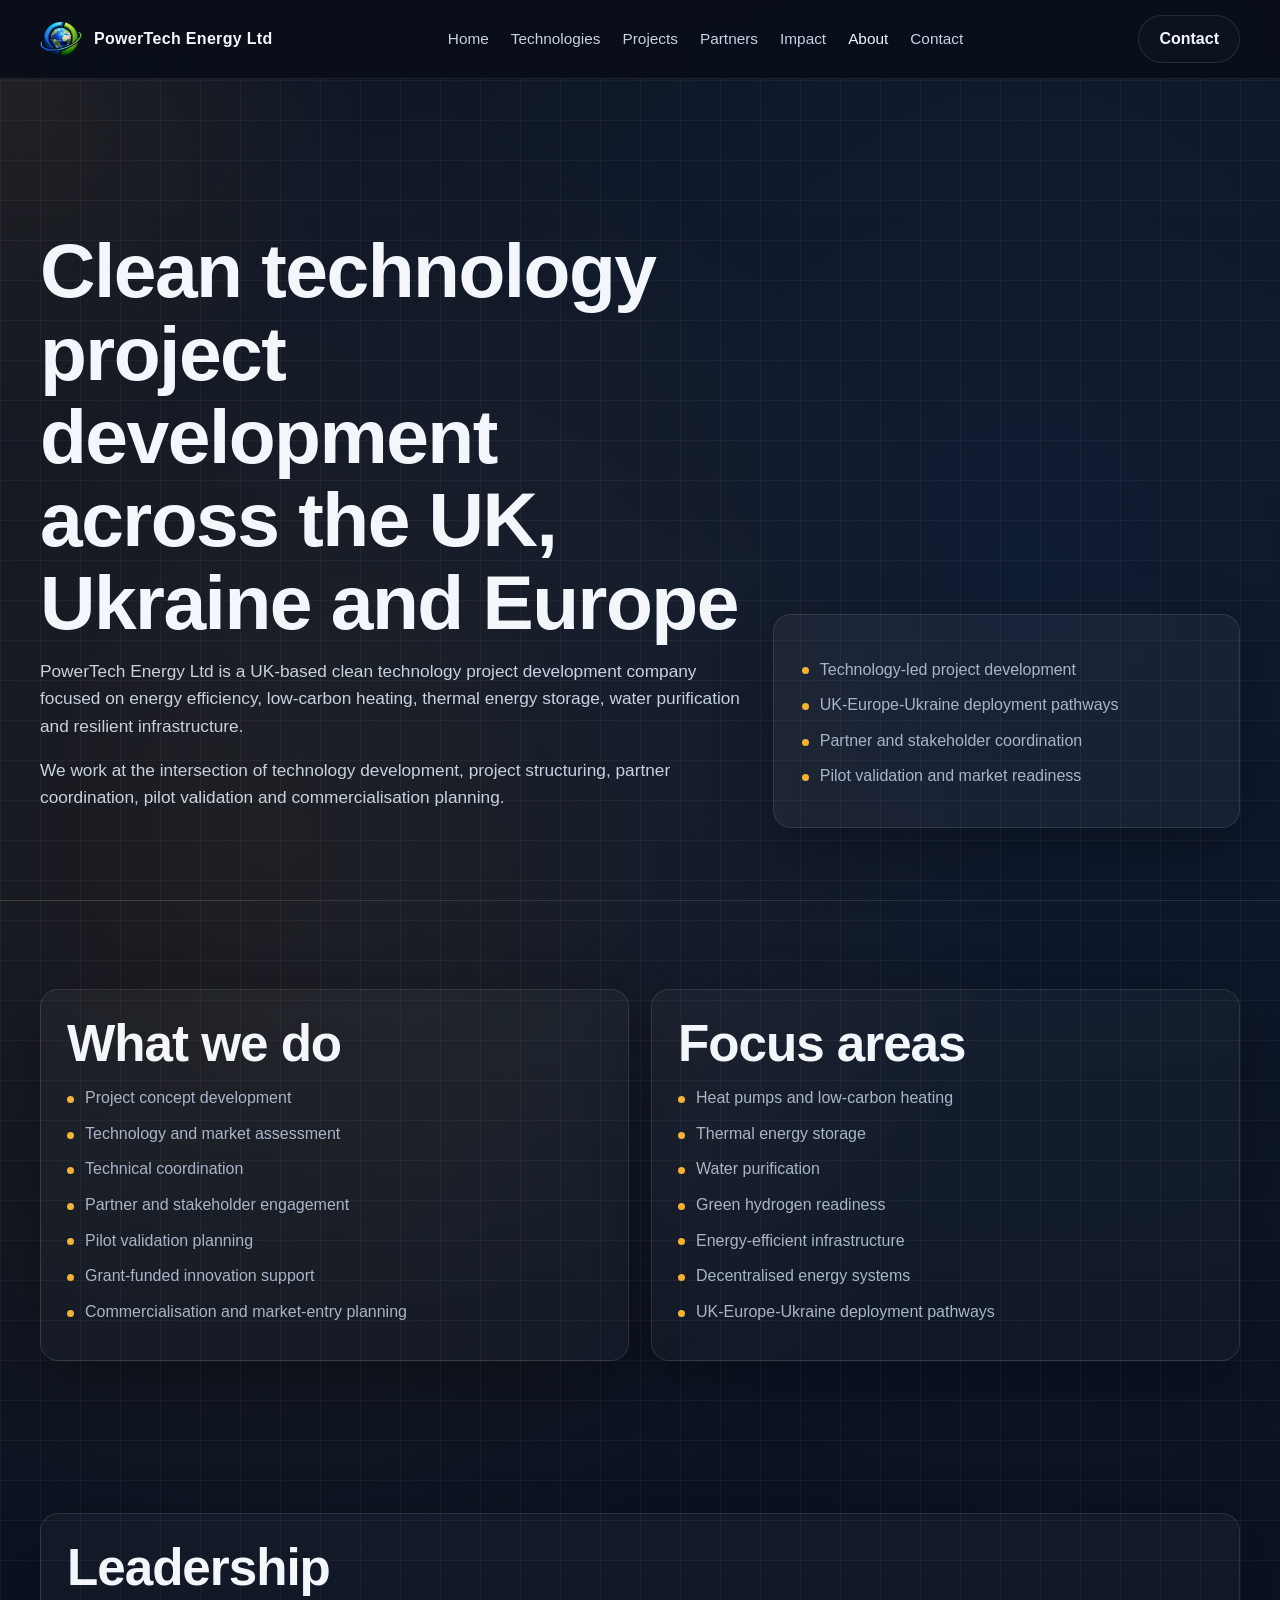
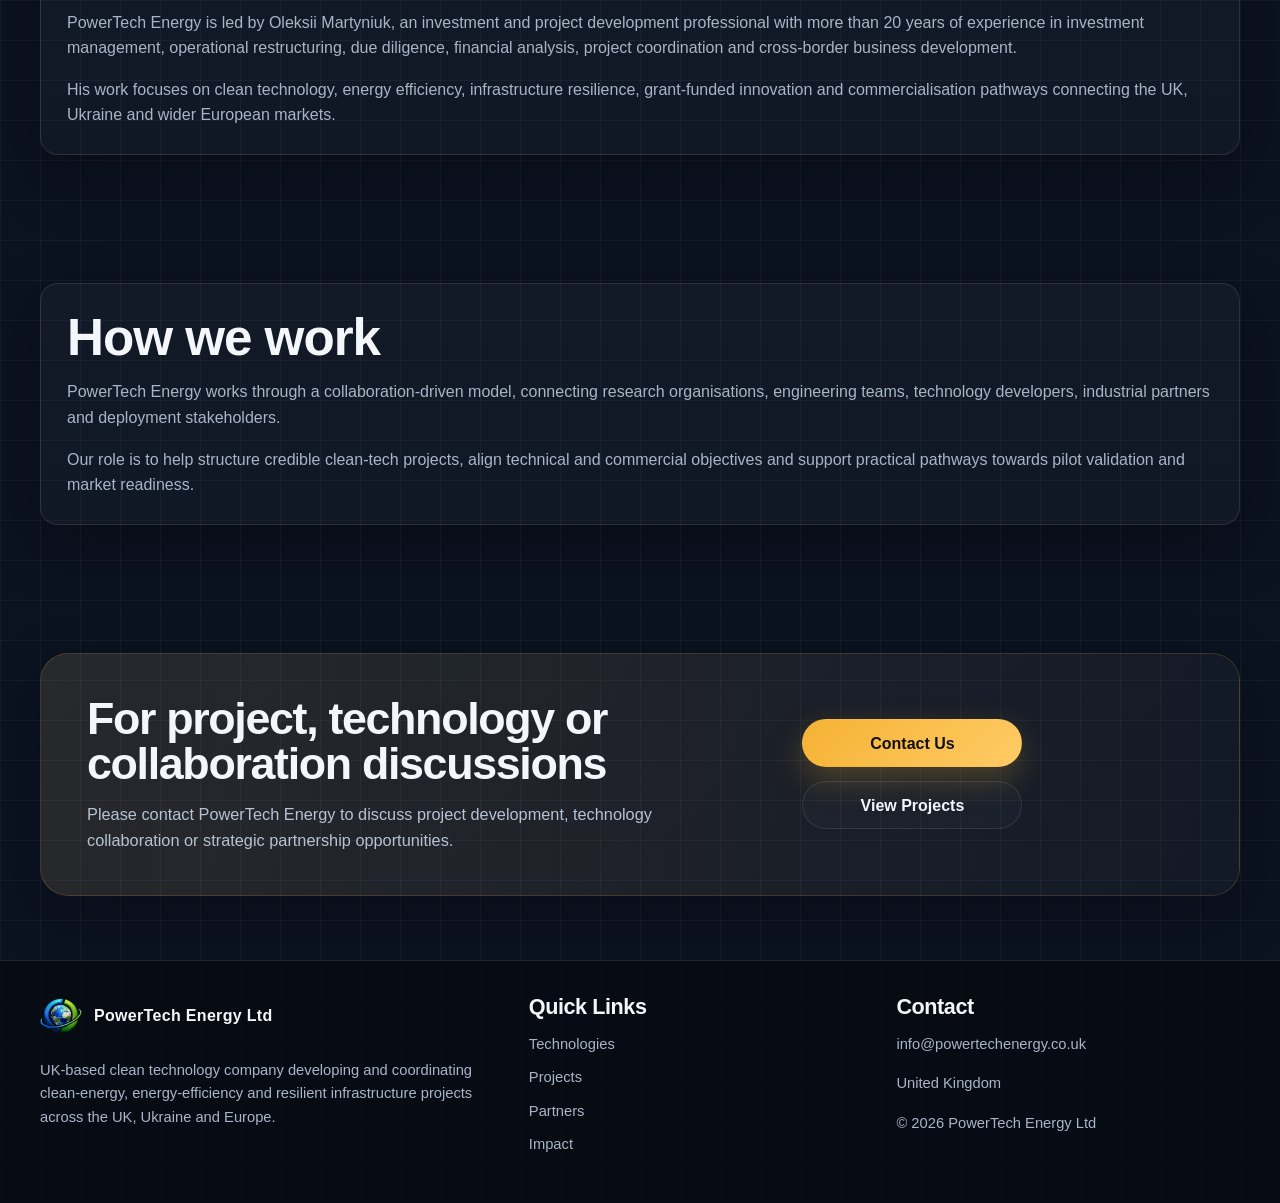
==== commit 3e3a7ede: "logo" ====
--- a/about.html
+++ b/about.html
@@ -12,7 +12,7 @@
   <header class="site-header">
     <div class="container nav-wrap">
       <a class="logo" href="index.html">
-        <img src="public/images/logo.svg" alt="PowerTech Energy Ltd logo" />
+        <img src="public/images/logo.png" alt="PowerTech Energy Ltd logo" />
         <span>PowerTech Energy Ltd</span>
       </a>
 
@@ -153,7 +153,7 @@
 
       <div>
         <a class="logo" href="index.html">
-          <img src="public/images/logo.svg" alt="PowerTech Energy Ltd logo" />
+          <img src="public/images/logo.png" alt="PowerTech Energy Ltd logo" />
           <span>PowerTech Energy Ltd</span>
         </a>
         <p class="small spacer-top">
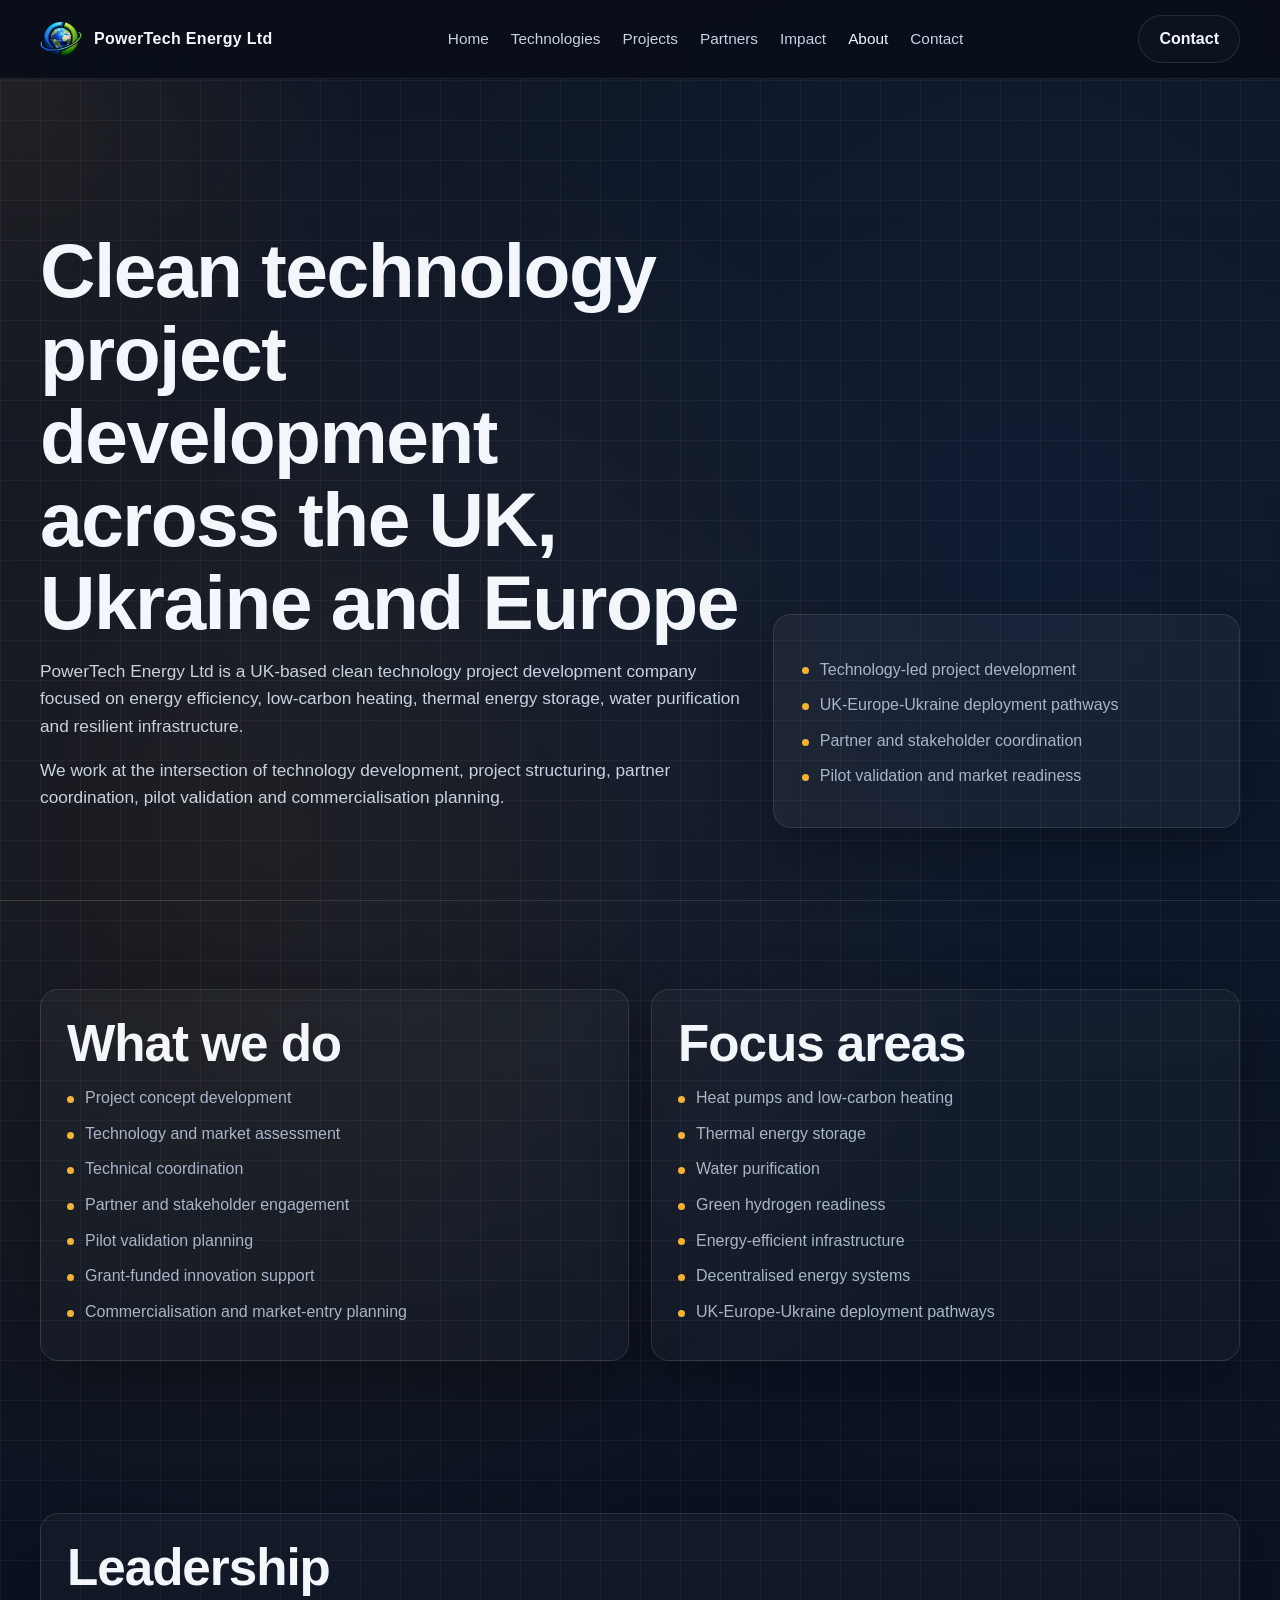
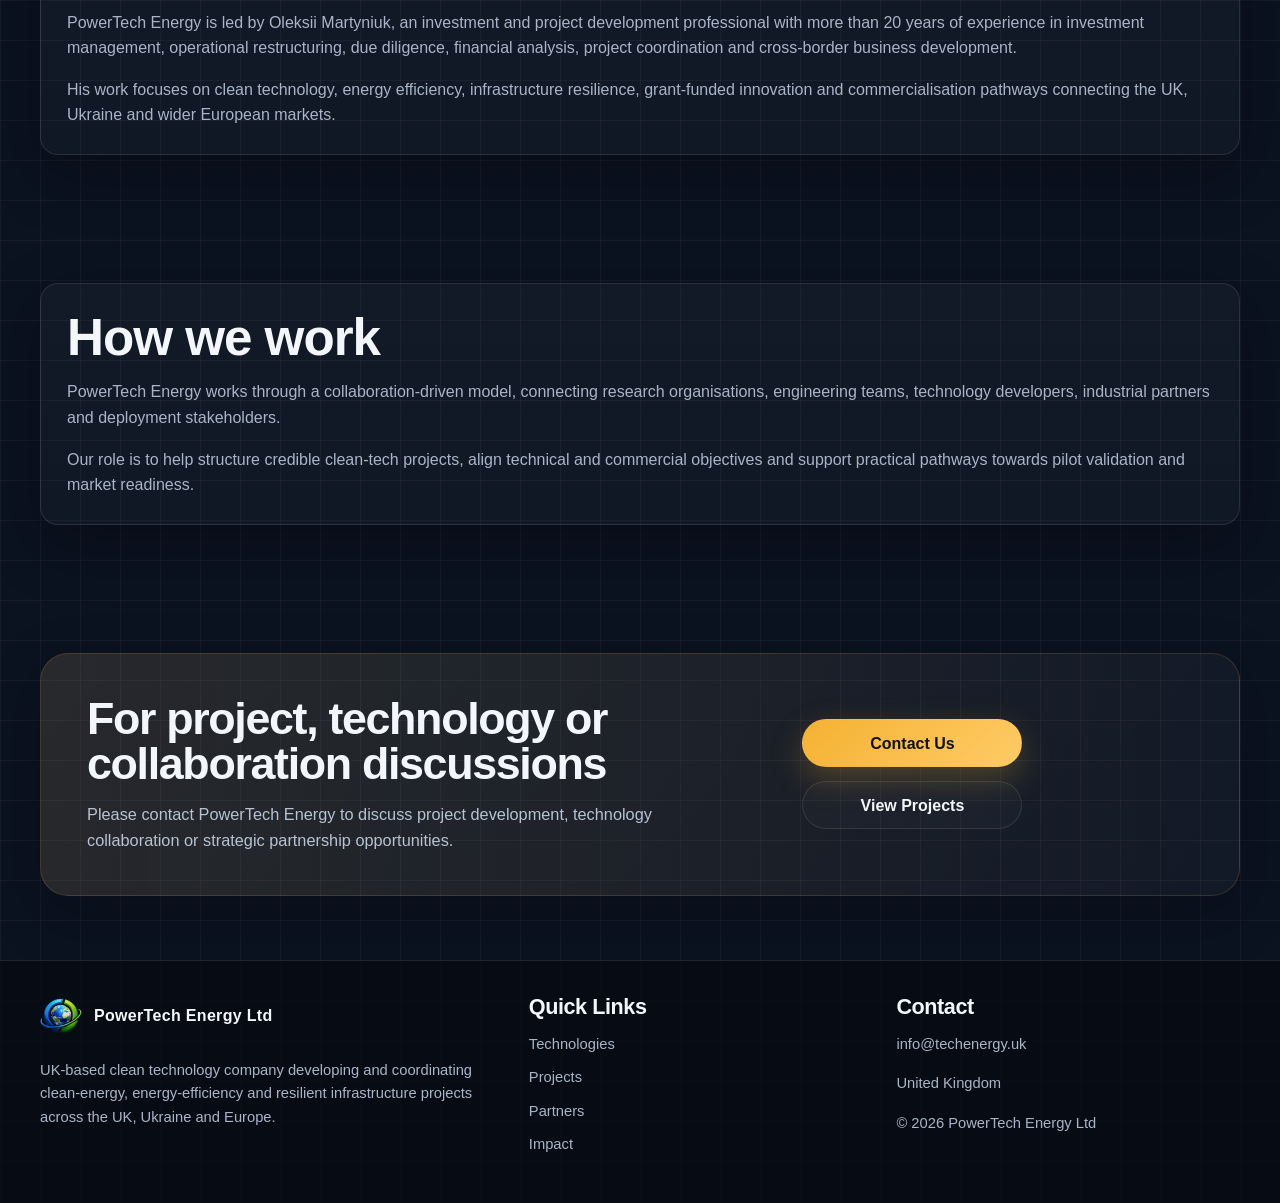
==== commit 7eb0d32e: "mail" ====
--- a/about.html
+++ b/about.html
@@ -173,7 +173,7 @@
 
       <div>
         <h3>Contact</h3>
-        <p class="small">info@powertechenergy.co.uk</p>
+        <p class="small">info@techenergy.uk</p>
         <p class="small">United Kingdom</p>
         <p class="small">© 2026 PowerTech Energy Ltd</p>
       </div>
